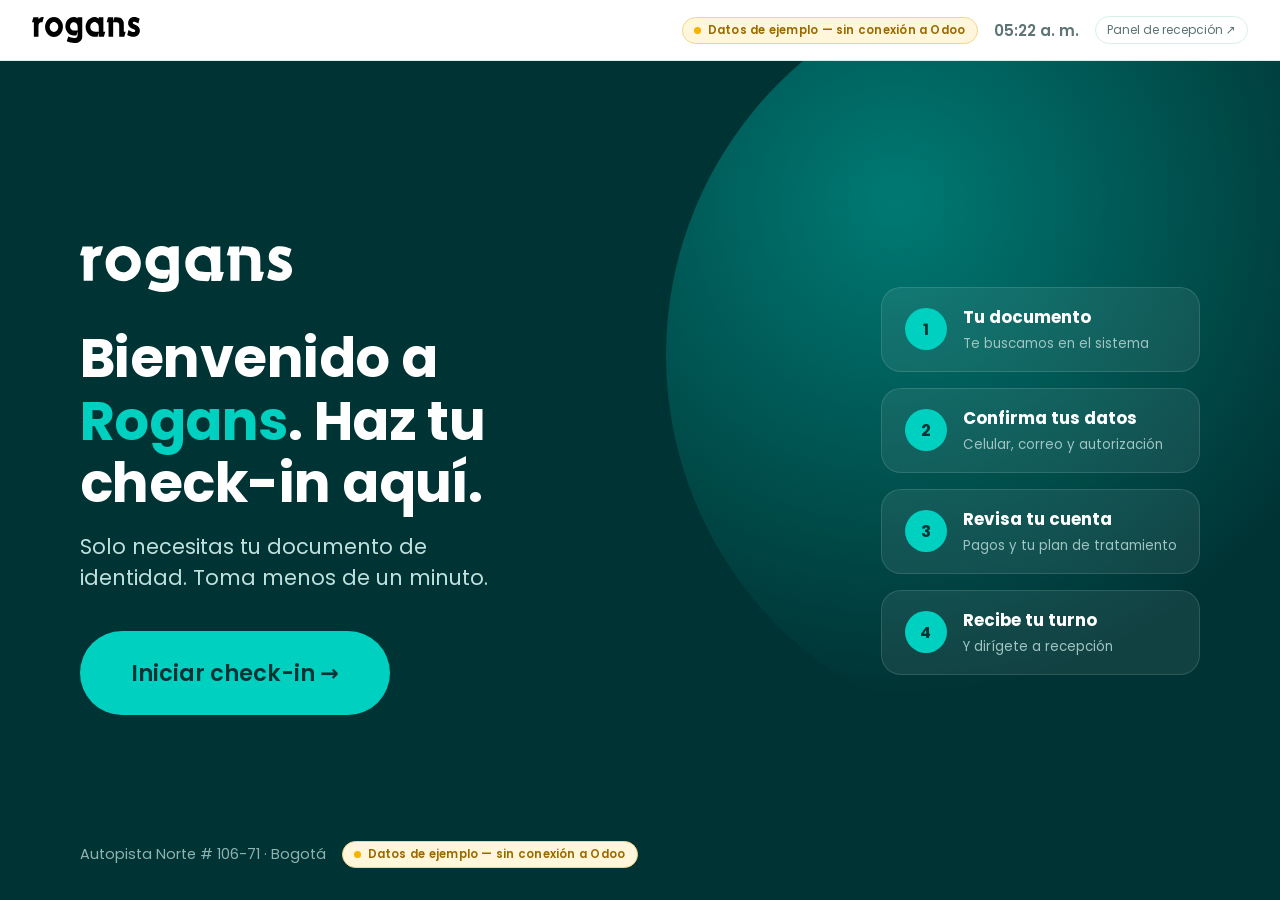
==== index.html @ 2d528770 "Prototipo check-in Rogans (datos de ejemplo)" ====
<!doctype html>
<html lang="es-CO">
<head>
<meta charset="utf-8">
<meta name="viewport" content="width=device-width,initial-scale=1,viewport-fit=cover">
<meta name="robots" content="noindex,nofollow">
<meta name="apple-mobile-web-app-capable" content="yes">
<meta name="theme-color" content="#003334">
<title>Rogans · Check-in (prototipo)</title>
<link rel="icon" href="assets/img/icon-32.png">
<link rel="apple-touch-icon" href="assets/img/icon-180.png">
<link rel="stylesheet" href="css/styles.css">
</head>
<body>
<div class="kiosk">
  <header class="k-top">
    <img id="klogo" src="assets/img/logo-rogans-negro.svg" alt="Rogans">
    <div class="k-steps" id="ksteps"></div>
    <div class="sp"></div>
    <span class="demo-badge">Datos de ejemplo — sin conexión a Odoo</span>
    <span class="clock" id="kclock"></span>
    <a class="rec-link" href="recepcion.html" target="_blank" rel="noopener">Panel de recepción ↗</a>
  </header>
  <main class="k-body" id="kbody"></main>
</div>
<script src="js/data.js"></script>
<script src="js/odooService.js"></script>
<script src="js/util.js"></script>
<script src="js/kiosk.js"></script>
</body>
</html>
---- css/styles.css ----
@font-face{font-family:Poppins;src:url(../assets/fonts/Poppins-Regular.ttf) format("truetype");font-weight:400;font-display:swap}
@font-face{font-family:Poppins;src:url(../assets/fonts/Poppins-Medium.ttf) format("truetype");font-weight:500;font-display:swap}
@font-face{font-family:Poppins;src:url(../assets/fonts/Poppins-SemiBold.ttf) format("truetype");font-weight:600;font-display:swap}
@font-face{font-family:Poppins;src:url(../assets/fonts/Poppins-Bold.ttf) format("truetype");font-weight:700;font-display:swap}
:root{--teal:#00d0c0;--teal2:#00a49b;--dark:#003334;--mint:#eefffc;--ink:#2b4647;--muted:#5d7374;--line:#d9efec;
--red:#c8323a;--redbg:#fdecee;--amber:#9a6a00;--amberbg:#fff6dc;--green:#0b7a52;--greenbg:#e3f7ee;--blue:#245b9e;--bluebg:#e8f0fb;
--r:18px;--sh:0 10px 30px rgba(0,51,52,.08)}
*{box-sizing:border-box;margin:0;padding:0;-webkit-tap-highlight-color:transparent}
html,body{height:100%}
body{font-family:Poppins,system-ui,sans-serif;color:var(--dark);background:var(--mint);-webkit-text-size-adjust:100%}
button{font:inherit;color:inherit;background:none;border:0;cursor:pointer;touch-action:manipulation}
input,select,textarea{font:inherit;color:inherit}
.hidden{display:none!important}
.demo-badge{display:inline-flex;align-items:center;gap:.4rem;font-size:.72rem;font-weight:600;letter-spacing:.02em;color:var(--amber);background:var(--amberbg);border:1px solid #f1d58a;border-radius:999px;padding:.25rem .7rem;white-space:nowrap}
.demo-badge::before{content:"";width:7px;height:7px;border-radius:50%;background:#f5b301}
.tag{display:inline-block;font-size:.7rem;font-weight:600;border-radius:999px;padding:.15rem .6rem;white-space:nowrap}
.tag.ok{background:var(--greenbg);color:var(--green)} .tag.bad{background:var(--redbg);color:var(--red)}
.tag.warn{background:var(--amberbg);color:var(--amber)} .tag.info{background:var(--bluebg);color:var(--blue)} .tag.mute{background:#eef3f3;color:var(--muted)}
.tag.ex{background:#fff;border:1px dashed #e0a800;color:var(--amber)}
.btn{display:inline-flex;align-items:center;justify-content:center;gap:.5rem;border-radius:999px;font-weight:600;padding:.85rem 1.6rem;background:var(--teal);color:var(--dark);transition:transform .1s,background .2s;min-height:52px}
.btn:active{transform:scale(.97)} .btn:hover{background:#19e0d0}
.btn.dark{background:var(--dark);color:#fff} .btn.dark:hover{background:#0b4a4b}
.btn.ghost{background:transparent;border:2px solid var(--line);color:var(--dark)} .btn.ghost:hover{border-color:var(--teal)}
.btn.sm{min-height:38px;padding:.45rem 1rem;font-size:.85rem}
.btn[disabled]{opacity:.4;pointer-events:none}
.card{background:#fff;border-radius:var(--r);box-shadow:var(--sh);padding:1.4rem}

/* ================= KIOSK ================= */
.kiosk{height:100vh;height:100dvh;display:flex;flex-direction:column;overflow:hidden;user-select:none;-webkit-user-select:none}
.k-top{display:flex;align-items:center;gap:1rem;padding:1rem 2rem;background:#fff;border-bottom:1px solid var(--line);flex:0 0 auto}
.k-top img{height:26px}
.k-top .sp{flex:1}
.k-top .clock{font-weight:600;color:var(--muted);font-size:.95rem}
.k-top a.rec-link{font-size:.75rem;color:var(--muted);text-decoration:none;border:1px solid var(--line);border-radius:999px;padding:.25rem .7rem}
.k-steps{display:flex;gap:.4rem;align-items:center}
.k-steps i{width:28px;height:6px;border-radius:9px;background:var(--line);display:block;transition:background .3s}
.k-steps i.on{background:var(--teal)}
.k-body{flex:1;overflow:auto;position:relative}
.screen{min-height:100%;padding:2rem 3rem 2.5rem;display:flex;flex-direction:column;animation:fade .35s ease}
@keyframes fade{from{opacity:0;transform:translateY(8px)}to{opacity:1;transform:none}}
.screen h1{font-size:2.3rem;line-height:1.15;font-weight:700;letter-spacing:-.01em}
.screen h1 em{font-style:normal;color:var(--teal2)}
.screen .lead{font-size:1.15rem;color:var(--muted);margin-top:.4rem}
.k-actions{display:flex;gap:1rem;justify-content:flex-end;margin-top:auto;padding-top:1.2rem;position:sticky;bottom:0;background:linear-gradient(to top,var(--mint) 70%,rgba(238,255,252,0));padding-bottom:.2rem;z-index:2}
.k-actions .btn{min-height:64px;font-size:1.15rem;padding:1rem 2.4rem}
.k-actions .left{margin-right:auto}

/* welcome */
.welcome{background:var(--dark);color:#fff;justify-content:center;align-items:flex-start;position:relative;overflow:hidden;padding:3rem 5rem}
.welcome::after{content:"";position:absolute;right:-12vw;top:-10vh;width:60vw;height:60vw;border-radius:50%;background:radial-gradient(circle at 30% 30%,rgba(0,208,192,.45),rgba(0,208,192,0) 65%)}
.welcome .logo{height:46px;margin-bottom:2.2rem}
.welcome h1{font-size:3.4rem;max-width:15ch}
.welcome h1 em{color:var(--teal)}
.welcome p{font-size:1.3rem;color:#bfe0dd;margin:1rem 0 2.4rem;max-width:34ch}
.welcome .btn{font-size:1.4rem;min-height:84px;padding:1.2rem 3.2rem;position:relative;z-index:1}
.welcome .meta{position:absolute;left:5rem;bottom:2rem;display:flex;gap:1rem;align-items:center;color:#8fb3b1;font-size:.9rem;z-index:1}
.welcome .tiles{position:absolute;right:5rem;top:50%;transform:translateY(-50%);display:grid;gap:1rem;z-index:1}
.welcome .tile{background:rgba(255,255,255,.07);border:1px solid rgba(255,255,255,.12);border-radius:20px;padding:1rem 1.4rem;min-width:300px;display:flex;gap:1rem;align-items:center}
.welcome .tile b{display:block;font-size:1.05rem}.welcome .tile small{color:#9fc4c1}
.welcome .tile .n{width:42px;height:42px;border-radius:50%;background:var(--teal);color:var(--dark);font-weight:700;display:grid;place-items:center;flex:0 0 auto}

/* document */
.docgrid{display:grid;grid-template-columns:1.1fr 1fr;gap:2.5rem;margin-top:1.5rem;align-items:start}
.tipos{display:flex;flex-wrap:wrap;gap:.6rem;margin:1rem 0 1.4rem}
.tipos button{border:2px solid var(--line);background:#fff;border-radius:14px;padding:.7rem 1.1rem;font-weight:600;min-height:56px;text-align:left}
.tipos button small{display:block;font-weight:400;font-size:.72rem;color:var(--muted)}
.tipos button.on{border-color:var(--teal);background:#e6fffb;box-shadow:0 0 0 3px rgba(0,208,192,.2)}
.docdisplay{background:#fff;border:2px solid var(--line);border-radius:20px;padding:1.2rem 1.5rem;font-size:2.6rem;font-weight:600;letter-spacing:.08em;min-height:96px;display:flex;align-items:center}
.docdisplay.empty{color:#b5c9c8;font-size:1.4rem;letter-spacing:0;font-weight:500}
.docdisplay .caret{width:3px;height:2.4rem;background:var(--teal);margin-left:4px;animation:blink 1s steps(1) infinite}
@keyframes blink{50%{opacity:0}}
.keypad{display:grid;grid-template-columns:repeat(3,1fr);gap:.8rem}
.keypad button{background:#fff;border-radius:18px;box-shadow:var(--sh);font-size:2rem;font-weight:600;height:82px}
.keypad button:active{background:#e6fffb}
.keypad .fn{font-size:1rem;color:var(--muted)}
.demo-hint{margin-top:1.4rem;font-size:.85rem;color:var(--muted)}
.demo-hint .chips{display:flex;flex-wrap:wrap;gap:.5rem;margin-top:.5rem}
.demo-hint .chips button{border:1px dashed #9cc;border-radius:10px;padding:.35rem .7rem;font-size:.78rem;background:#fff}
.err{color:var(--red);font-weight:500;margin-top:.6rem;min-height:1.4rem}

/* loading */
.loading{align-items:center;justify-content:center;text-align:center}
.spinner{width:84px;height:84px;border-radius:50%;border:8px solid var(--line);border-top-color:var(--teal);animation:spin 1s linear infinite;margin-bottom:1.6rem}
@keyframes spin{to{transform:rotate(360deg)}}
.loading .steps{margin-top:1.2rem;color:var(--muted);text-align:left;display:grid;gap:.4rem}
.loading .steps div{opacity:.35;transition:opacity .3s}.loading .steps div.on{opacity:1}
.loading .steps div::before{content:"○ ";color:var(--teal2)}.loading .steps div.on::before{content:"✓ "}

/* forms */
.form{display:grid;grid-template-columns:repeat(3,1fr);gap:.8rem 1.2rem;margin-top:1.1rem}
.field{display:flex;flex-direction:column;gap:.35rem}
.field.s2{grid-column:span 2}.field.s3{grid-column:1/-1}
.field label{font-size:.8rem;font-weight:600;color:var(--muted)}
.field label .opt{font-weight:400}
.field input,.field select,.field textarea{border:2px solid var(--line);border-radius:14px;padding:.8rem 1rem;background:#fff;min-height:52px;font-size:1.05rem;width:100%}
.field input:focus,.field select:focus,.field textarea:focus{outline:none;border-color:var(--teal);box-shadow:0 0 0 3px rgba(0,208,192,.18)}
.field input[readonly]{background:#f3f8f8;color:var(--muted)}
.field.invalid input,.field.invalid select{border-color:var(--red)}
.consent{grid-column:1/-1;display:flex;gap:1rem;align-items:flex-start;background:#fff;border:2px solid var(--line);border-radius:16px;padding:1rem 1.2rem;cursor:pointer}
.consent input{width:30px;height:30px;accent-color:var(--teal2);flex:0 0 auto;margin-top:.1rem}
.consent span{font-size:.9rem;color:var(--ink);line-height:1.45}
.consent.invalid{border-color:var(--red)}
.who{display:flex;align-items:center;gap:1rem}
.avatar{width:64px;height:64px;border-radius:50%;background:var(--dark);color:var(--teal);font-weight:700;font-size:1.4rem;display:grid;place-items:center;flex:0 0 auto}
.found-banner{display:flex;align-items:center;gap:.8rem;background:#fff;border-radius:14px;padding:.6rem 1rem;font-size:.85rem;color:var(--muted);margin-top:1rem;border:1px solid var(--line);width:max-content;max-width:100%}

/* payment status */
.paygrid{display:grid;grid-template-columns:1.3fr 1fr;gap:1.5rem;margin-top:1.5rem;align-items:start}
.status-hero{border-radius:22px;padding:1.6rem 1.8rem;display:flex;gap:1.2rem;align-items:center}
.status-hero.ok{background:var(--greenbg);color:var(--green)}
.status-hero.bad{background:var(--redbg);color:var(--red)}
.status-hero .ic{width:64px;height:64px;border-radius:50%;display:grid;place-items:center;font-size:2rem;font-weight:700;background:#fff;flex:0 0 auto}
.status-hero h2{font-size:1.5rem}.status-hero p{color:var(--ink);opacity:.85}
.status-hero .amt{margin-left:auto;text-align:right}.status-hero .amt b{display:block;font-size:1.9rem;color:var(--red);white-space:nowrap}
.debts{margin-top:1rem;display:grid;gap:.7rem}
.debt{display:grid;grid-template-columns:1fr auto;gap:.2rem 1rem;background:#fff;border-radius:16px;padding:1rem 1.2rem;box-shadow:var(--sh)}
.debt b{font-size:1.05rem}.debt .m{font-weight:700;font-size:1.2rem;text-align:right}
.debt small{color:var(--muted)}
.paybox h3{font-size:1.1rem;margin-bottom:.8rem}
.payopt{display:flex;gap:1rem;align-items:center;width:100%;text-align:left;border:2px solid var(--line);background:#fff;border-radius:16px;padding:1rem 1.1rem;margin-bottom:.7rem;min-height:72px}
.payopt.on{border-color:var(--teal);background:#e6fffb}
.payopt .pi{width:44px;height:44px;border-radius:12px;background:var(--mint);display:grid;place-items:center;font-size:1.3rem;flex:0 0 auto}
.payopt b{display:block}.payopt small{color:var(--muted)}
.qrbox{display:flex;gap:1rem;align-items:center;background:#fff;border-radius:16px;padding:1rem;border:2px dashed var(--teal)}
.qrbox .qr{width:120px;height:120px;flex:0 0 auto;background:
 repeating-linear-gradient(90deg,var(--dark) 0 8px,transparent 8px 14px),repeating-linear-gradient(0deg,var(--dark) 0 6px,transparent 6px 15px);opacity:.85;border-radius:8px;position:relative}
.qrbox .qr::after{content:"DEMO";position:absolute;inset:40% 18%;background:#fff;display:grid;place-items:center;font-size:.7rem;font-weight:700;color:var(--amber)}
.pkg-active{display:flex;gap:1rem;align-items:center}
.progress{height:10px;background:var(--line);border-radius:9px;overflow:hidden;margin-top:.5rem}
.progress i{display:block;height:100%;background:var(--teal)}

/* packages */
.linetabs{display:flex;gap:.6rem;margin-top:1.2rem;flex-wrap:wrap}
.linetabs button{border-radius:999px;padding:.7rem 1.4rem;font-weight:600;border:2px solid var(--line);background:#fff;min-height:52px}
.linetabs button.on{background:var(--dark);color:#fff;border-color:var(--dark)}
.pkgs{display:grid;grid-template-columns:repeat(auto-fill,minmax(250px,1fr));gap:1rem;margin-top:1.2rem}
.pkg{position:relative;text-align:left;background:#fff;border:2px solid transparent;border-radius:20px;padding:1.2rem 1.2rem 1rem;box-shadow:var(--sh);display:flex;flex-direction:column;gap:.5rem;min-height:250px}
.pkg.on{border-color:var(--teal);box-shadow:0 0 0 4px rgba(0,208,192,.25)}
.pkg .pop{position:absolute;top:-10px;right:14px;background:var(--teal);color:var(--dark);font-size:.7rem;font-weight:700;border-radius:999px;padding:.2rem .7rem}
.pkg h3{font-size:1.2rem}
.pkg ul{list-style:none;font-size:.82rem;color:var(--ink);display:grid;gap:.2rem}
.pkg ul li::before{content:"✓ ";color:var(--teal2);font-weight:700}
.pkg .price{margin-top:auto;display:flex;align-items:baseline;gap:.5rem;flex-wrap:wrap}
.pkg .price b{font-size:1.35rem}.pkg .price s{color:var(--muted);font-size:.85rem}
.pkg .check{position:absolute;top:14px;right:14px;width:30px;height:30px;border-radius:50%;border:2px solid var(--line);display:grid;place-items:center;font-weight:700;color:#fff}
.pkg.on .check{background:var(--teal2);border-color:var(--teal2)}
.pkg-note{font-size:.78rem;color:var(--muted);margin-top:.8rem}

/* done */
.done{align-items:center;justify-content:center;text-align:center}
.done .big{width:110px;height:110px;border-radius:50%;background:var(--teal);display:grid;place-items:center;font-size:3.4rem;color:var(--dark);font-weight:700;margin-bottom:1rem;animation:pop .5s ease}
@keyframes pop{0%{transform:scale(.4)}70%{transform:scale(1.1)}100%{transform:scale(1)}}
.turno{background:var(--dark);color:#fff;border-radius:24px;padding:1.2rem 2.4rem;margin:1.4rem 0}
.turno small{color:#9fc4c1;display:block;font-size:.9rem}.turno b{font-size:3.4rem;letter-spacing:.06em;color:var(--teal)}
.summary{display:grid;grid-template-columns:repeat(3,minmax(0,1fr));gap:.8rem;max-width:900px;width:100%;text-align:left}
.summary div{background:#fff;border-radius:16px;padding:.9rem 1.1rem;box-shadow:var(--sh)}
.summary small{color:var(--muted);font-size:.75rem;display:block}.summary b{font-size:.98rem}
.countdown{margin-top:1.2rem;color:var(--muted);font-size:.9rem}

/* ================= RECEPCION ================= */
.rec{min-height:100vh;display:flex;flex-direction:column}
.r-top{display:flex;align-items:center;gap:1.2rem;padding:.8rem 1.6rem;background:var(--dark);color:#fff;position:sticky;top:0;z-index:5}
.r-top img{height:22px}
.r-top .title{font-weight:600;font-size:1rem;opacity:.9;border-left:1px solid rgba(255,255,255,.2);padding-left:1rem}
.r-top .sp{flex:1}
.r-top a{color:#bfe0dd;font-size:.82rem;text-decoration:none}
.r-top .demo-badge{background:rgba(255,246,220,.95)}
.r-main{padding:1.2rem 1.6rem 2rem;display:flex;flex-direction:column;gap:1rem;flex:1}
.kpis{display:grid;grid-template-columns:repeat(5,1fr);gap:.8rem}
.kpi{background:#fff;border-radius:16px;padding:.9rem 1.1rem;box-shadow:var(--sh)}
.kpi small{color:var(--muted);font-size:.75rem;display:block}.kpi b{font-size:1.5rem}
.kpi.red b{color:var(--red)}
.toolbar{display:flex;gap:.8rem;align-items:center;flex-wrap:wrap}
.search{flex:1;min-width:260px;position:relative}
.search input{width:100%;border:2px solid var(--line);border-radius:999px;padding:.7rem 1rem .7rem 2.6rem;background:#fff}
.search input:focus{outline:none;border-color:var(--teal)}
.search::before{content:"⌕";position:absolute;left:1rem;top:50%;transform:translateY(-50%);font-size:1.2rem;color:var(--muted)}
.filters{display:flex;gap:.4rem}
.filters button{border:1.5px solid var(--line);background:#fff;border-radius:999px;padding:.45rem .9rem;font-size:.82rem;font-weight:500}
.filters button.on{background:var(--dark);color:#fff;border-color:var(--dark)}
table.list{width:100%;border-collapse:separate;border-spacing:0;background:#fff;border-radius:16px;box-shadow:var(--sh);overflow:hidden;font-size:.88rem}
.list th{text-align:left;font-size:.72rem;text-transform:uppercase;letter-spacing:.04em;color:var(--muted);padding:.7rem .9rem;background:#f6fbfa;border-bottom:1px solid var(--line)}
.list td:first-child,.list th:first-child{white-space:nowrap}
.list td{padding:.75rem .9rem;border-bottom:1px solid #eef5f4;vertical-align:middle}
.list tr:last-child td{border-bottom:0}
.list tbody tr{cursor:pointer}.list tbody tr:hover td{background:#f8fdfc}
.list .turn{font-weight:700;color:var(--teal2)}
.list .pname b{display:block}.list .pname small{color:var(--muted)}
.list select{border:1.5px solid var(--line);border-radius:10px;padding:.35rem .5rem;background:#fff;font-size:.82rem}
.empty-row td{text-align:center;color:var(--muted);padding:2rem}
.lookup-result{background:#fff;border-radius:14px;border:1px dashed var(--teal);padding:.8rem 1rem;display:flex;gap:1rem;align-items:center;font-size:.9rem}
.lookup-result .sp{flex:1}

/* drawer */
.scrim{position:fixed;inset:0;background:rgba(0,30,31,.35);z-index:20;animation:fadein .2s}
@keyframes fadein{from{opacity:0}}
.drawer{position:fixed;top:0;right:0;bottom:0;width:min(640px,96vw);background:#fbfefe;z-index:21;box-shadow:-10px 0 40px rgba(0,0,0,.15);display:flex;flex-direction:column;animation:slide .25s ease}
@keyframes slide{from{transform:translateX(40px);opacity:0}}
.d-head{padding:1.1rem 1.4rem;border-bottom:1px solid var(--line);display:flex;gap:1rem;align-items:center;background:#fff}
.d-head .avatar{width:52px;height:52px;font-size:1.1rem}
.d-head h2{font-size:1.15rem}.d-head small{color:var(--muted)}
.d-head .x{margin-left:auto;width:40px;height:40px;border-radius:50%;background:var(--mint);font-size:1.2rem}
.d-tabs{display:flex;gap:.2rem;padding:0 1.2rem;background:#fff;border-bottom:1px solid var(--line)}
.d-tabs button{padding:.8rem .9rem;font-weight:600;font-size:.88rem;color:var(--muted);border-bottom:3px solid transparent}
.d-tabs button.on{color:var(--dark);border-color:var(--teal)}
.d-body{flex:1;overflow:auto;padding:1.2rem 1.4rem;display:flex;flex-direction:column;gap:1rem}
.d-body .form{grid-template-columns:1fr 1fr;margin-top:0}
.d-body .field input,.d-body .field select{min-height:44px;font-size:.92rem;padding:.55rem .8rem;border-radius:10px}
.d-body .consent{padding:.7rem .9rem}.d-body .consent input{width:22px;height:22px}
.d-quick{display:flex;gap:.5rem;flex-wrap:wrap;align-items:center;padding:.8rem 1.4rem;background:#fff;border-bottom:1px solid var(--line)}
.d-quick .lbl{font-size:.78rem;color:var(--muted);margin-right:.2rem}
.seg{display:inline-flex;border:1.5px solid var(--line);border-radius:999px;overflow:hidden}
.seg button{padding:.4rem .8rem;font-size:.8rem;font-weight:600}
.seg button.on{background:var(--dark);color:#fff}
.box{background:#fff;border-radius:14px;border:1px solid var(--line);padding:1rem}
.box h4{font-size:.85rem;text-transform:uppercase;letter-spacing:.04em;color:var(--muted);margin-bottom:.6rem;display:flex;align-items:center;gap:.5rem}
.box h4 .sp{flex:1}
.row{display:flex;gap:.8rem;align-items:center;padding:.55rem 0;border-bottom:1px solid #eef5f4;font-size:.88rem}
.row:last-child{border-bottom:0}
.row .grow{flex:1}.row small{color:var(--muted);display:block}
.row .amt{font-weight:700}
.timeline{display:grid;gap:.1rem}
.saldo{display:flex;align-items:center;gap:1rem;border-radius:14px;padding:.9rem 1rem}
.saldo.bad{background:var(--redbg)}.saldo.ok{background:var(--greenbg)}
.saldo b{font-size:1.3rem}.saldo.bad b{color:var(--red)}.saldo.ok b{color:var(--green)}
.saldo .grow{flex:1}

/* modal */
.modal{position:fixed;inset:0;z-index:30;display:grid;place-items:center;background:rgba(0,30,31,.45);animation:fadein .2s}
.modal .m{background:#fff;border-radius:22px;width:min(620px,94vw);max-height:92vh;overflow:auto;padding:1.4rem 1.6rem;box-shadow:0 30px 80px rgba(0,0,0,.3)}
.modal h3{font-size:1.25rem;margin-bottom:.2rem}.modal .sub{color:var(--muted);font-size:.85rem;margin-bottom:1rem}
.methods{display:grid;grid-template-columns:repeat(4,1fr);gap:.5rem;margin:.4rem 0 1rem}
.methods button{border:2px solid var(--line);border-radius:14px;padding:.6rem .4rem;font-size:.78rem;font-weight:600;display:flex;flex-direction:column;align-items:center;gap:.25rem;min-height:72px;justify-content:center;text-align:center}
.methods button span{font-size:1.3rem}
.methods button.on{border-color:var(--teal);background:#e6fffb}
.m .form{grid-template-columns:1fr 1fr;margin-top:0}
.m .field input,.m .field select{min-height:46px;font-size:.95rem;padding:.55rem .8rem;border-radius:12px}
.m-actions{display:flex;justify-content:flex-end;gap:.6rem;margin-top:1.2rem}
.method-note{font-size:.8rem;background:var(--mint);border-radius:12px;padding:.6rem .8rem;color:var(--ink);margin-top:.6rem}
.pkpick{display:grid;gap:.5rem;max-height:46vh;overflow:auto;margin:.6rem 0}
.pkpick button{display:flex;gap:.8rem;align-items:center;border:2px solid var(--line);border-radius:14px;padding:.7rem .9rem;text-align:left}
.pkpick button.on{border-color:var(--teal);background:#e6fffb}
.pkpick .grow{flex:1}.pkpick small{color:var(--muted)}
.toast{position:fixed;bottom:24px;left:50%;transform:translateX(-50%);background:var(--dark);color:#fff;padding:.8rem 1.3rem;border-radius:999px;z-index:40;font-size:.9rem;box-shadow:0 10px 30px rgba(0,0,0,.25);animation:fadein .2s}

@media (max-width:1000px){
 .screen{padding:1.5rem}
 .docgrid,.paygrid{grid-template-columns:1fr}
 .form{grid-template-columns:1fr 1fr}
 .welcome{padding:2rem}.welcome .tiles{display:none}.welcome h1{font-size:2.4rem}
 .kpis{grid-template-columns:repeat(2,1fr)}
 .summary{grid-template-columns:1fr 1fr}
 .methods{grid-template-columns:repeat(2,1fr)}
}
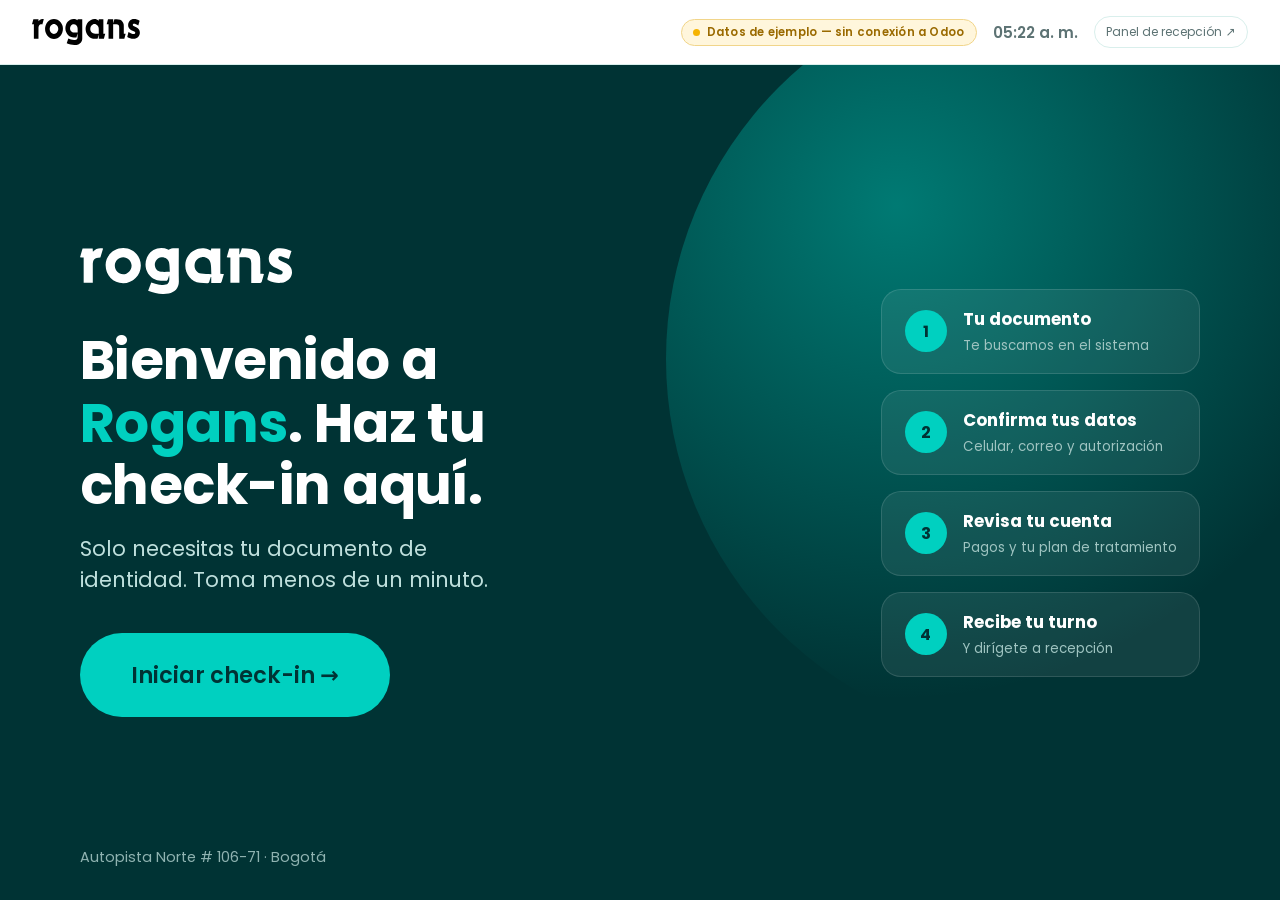
==== commit 1c29351d: "Kiosko responsive para iPad (vertical/horizontal), safe-area, dvh, cache-busting ?v=3" ====
--- a/index.html
+++ b/index.html
@@ -9,7 +9,7 @@
 <title>Rogans · Check-in (prototipo)</title>
 <link rel="icon" href="assets/img/icon-32.png">
 <link rel="apple-touch-icon" href="assets/img/icon-180.png">
-<link rel="stylesheet" href="css/styles.css">
+<link rel="stylesheet" href="css/styles.css?v=3">
 </head>
 <body>
 <div class="kiosk">
@@ -17,15 +17,15 @@
     <img id="klogo" src="assets/img/logo-rogans-negro.svg" alt="Rogans">
     <div class="k-steps" id="ksteps"></div>
     <div class="sp"></div>
-    <span class="demo-badge">Datos de ejemplo — sin conexión a Odoo</span>
+    <span class="demo-badge" title="Datos de ejemplo — sin conexión a Odoo"><span class="l">Datos de ejemplo — sin conexión a Odoo</span><span class="s">Demo · sin Odoo</span></span>
     <span class="clock" id="kclock"></span>
-    <a class="rec-link" href="recepcion.html" target="_blank" rel="noopener">Panel de recepción ↗</a>
+    <a class="rec-link" href="recepcion.html" target="_blank" rel="noopener"><span class="l">Panel de recepción</span><span class="s">Recepción</span> ↗</a>
   </header>
   <main class="k-body" id="kbody"></main>
 </div>
-<script src="js/data.js"></script>
-<script src="js/odooService.js"></script>
-<script src="js/util.js"></script>
-<script src="js/kiosk.js"></script>
+<script src="js/data.js?v=3"></script>
+<script src="js/odooService.js?v=3"></script>
+<script src="js/util.js?v=3"></script>
+<script src="js/kiosk.js?v=3"></script>
 </body>
 </html>
--- a/css/styles.css
+++ b/css/styles.css
@@ -7,13 +7,14 @@
 --r:18px;--sh:0 10px 30px rgba(0,51,52,.08)}
 *{box-sizing:border-box;margin:0;padding:0;-webkit-tap-highlight-color:transparent}
 html,body{height:100%}
-body{font-family:Poppins,system-ui,sans-serif;color:var(--dark);background:var(--mint);-webkit-text-size-adjust:100%}
+html{height:-webkit-fill-available}
+body{overscroll-behavior:none;font-family:Poppins,system-ui,sans-serif;color:var(--dark);background:var(--mint);-webkit-text-size-adjust:100%}
 button{font:inherit;color:inherit;background:none;border:0;cursor:pointer;touch-action:manipulation}
 input,select,textarea{font:inherit;color:inherit}
 .hidden{display:none!important}
 .demo-badge{display:inline-flex;align-items:center;gap:.4rem;font-size:.72rem;font-weight:600;letter-spacing:.02em;color:var(--amber);background:var(--amberbg);border:1px solid #f1d58a;border-radius:999px;padding:.25rem .7rem;white-space:nowrap}
 .demo-badge::before{content:"";width:7px;height:7px;border-radius:50%;background:#f5b301}
-.tag{display:inline-block;font-size:.7rem;font-weight:600;border-radius:999px;padding:.15rem .6rem;white-space:nowrap}
+.tag{display:inline-block;font-size:.75rem;font-weight:600;border-radius:999px;padding:.15rem .6rem;white-space:nowrap}
 .tag.ok{background:var(--greenbg);color:var(--green)} .tag.bad{background:var(--redbg);color:var(--red)}
 .tag.warn{background:var(--amberbg);color:var(--amber)} .tag.info{background:var(--bluebg);color:var(--blue)} .tag.mute{background:#eef3f3;color:var(--muted)}
 .tag.ex{background:#fff;border:1px dashed #e0a800;color:var(--amber)}
@@ -26,7 +27,7 @@
 .card{background:#fff;border-radius:var(--r);box-shadow:var(--sh);padding:1.4rem}
 
 /* ================= KIOSK ================= */
-.kiosk{height:100vh;height:100dvh;display:flex;flex-direction:column;overflow:hidden;user-select:none;-webkit-user-select:none}
+.kiosk{height:100vh;height:-webkit-fill-available;height:100dvh;touch-action:manipulation;display:flex;flex-direction:column;overflow:hidden;user-select:none;-webkit-user-select:none}
 .k-top{display:flex;align-items:center;gap:1rem;padding:1rem 2rem;background:#fff;border-bottom:1px solid var(--line);flex:0 0 auto}
 .k-top img{height:26px}
 .k-top .sp{flex:1}
@@ -124,7 +125,7 @@
 .qrbox{display:flex;gap:1rem;align-items:center;background:#fff;border-radius:16px;padding:1rem;border:2px dashed var(--teal)}
 .qrbox .qr{width:120px;height:120px;flex:0 0 auto;background:
  repeating-linear-gradient(90deg,var(--dark) 0 8px,transparent 8px 14px),repeating-linear-gradient(0deg,var(--dark) 0 6px,transparent 6px 15px);opacity:.85;border-radius:8px;position:relative}
-.qrbox .qr::after{content:"DEMO";position:absolute;inset:40% 18%;background:#fff;display:grid;place-items:center;font-size:.7rem;font-weight:700;color:var(--amber)}
+.qrbox .qr::after{content:"DEMO";position:absolute;top:40%;right:18%;bottom:40%;left:18%;background:#fff;display:grid;place-items:center;font-size:.7rem;font-weight:700;color:var(--amber)}
 .pkg-active{display:flex;gap:1rem;align-items:center}
 .progress{height:10px;background:var(--line);border-radius:9px;overflow:hidden;margin-top:.5rem}
 .progress i{display:block;height:100%;background:var(--teal)}
@@ -136,7 +137,7 @@
 .pkgs{display:grid;grid-template-columns:repeat(auto-fill,minmax(250px,1fr));gap:1rem;margin-top:1.2rem}
 .pkg{position:relative;text-align:left;background:#fff;border:2px solid transparent;border-radius:20px;padding:1.2rem 1.2rem 1rem;box-shadow:var(--sh);display:flex;flex-direction:column;gap:.5rem;min-height:250px}
 .pkg.on{border-color:var(--teal);box-shadow:0 0 0 4px rgba(0,208,192,.25)}
-.pkg .pop{position:absolute;top:-10px;right:14px;background:var(--teal);color:var(--dark);font-size:.7rem;font-weight:700;border-radius:999px;padding:.2rem .7rem}
+.pkg .pop{position:absolute;top:-10px;right:14px;background:var(--teal);color:var(--dark);font-size:.75rem;font-weight:700;border-radius:999px;padding:.2rem .7rem}
 .pkg h3{font-size:1.2rem}
 .pkg ul{list-style:none;font-size:.82rem;color:var(--ink);display:grid;gap:.2rem}
 .pkg ul li::before{content:"✓ ";color:var(--teal2);font-weight:700}
@@ -192,7 +193,7 @@
 .lookup-result .sp{flex:1}
 
 /* drawer */
-.scrim{position:fixed;inset:0;background:rgba(0,30,31,.35);z-index:20;animation:fadein .2s}
+.scrim{position:fixed;top:0;right:0;bottom:0;left:0;background:rgba(0,30,31,.35);z-index:20;animation:fadein .2s}
 @keyframes fadein{from{opacity:0}}
 .drawer{position:fixed;top:0;right:0;bottom:0;width:min(640px,96vw);background:#fbfefe;z-index:21;box-shadow:-10px 0 40px rgba(0,0,0,.15);display:flex;flex-direction:column;animation:slide .25s ease}
 @keyframes slide{from{transform:translateX(40px);opacity:0}}
@@ -226,7 +227,7 @@
 .saldo .grow{flex:1}
 
 /* modal */
-.modal{position:fixed;inset:0;z-index:30;display:grid;place-items:center;background:rgba(0,30,31,.45);animation:fadein .2s}
+.modal{position:fixed;top:0;right:0;bottom:0;left:0;z-index:30;display:grid;place-items:center;background:rgba(0,30,31,.45);animation:fadein .2s}
 .modal .m{background:#fff;border-radius:22px;width:min(620px,94vw);max-height:92vh;overflow:auto;padding:1.4rem 1.6rem;box-shadow:0 30px 80px rgba(0,0,0,.3)}
 .modal h3{font-size:1.25rem;margin-bottom:.2rem}.modal .sub{color:var(--muted);font-size:.85rem;margin-bottom:1rem}
 .methods{display:grid;grid-template-columns:repeat(4,1fr);gap:.5rem;margin:.4rem 0 1rem}
@@ -252,3 +253,145 @@
  .summary{grid-template-columns:1fr 1fr}
  .methods{grid-template-columns:repeat(2,1fr)}
 }
+
+.precio-nota{display:block;font-size:.8em;opacity:.75;font-weight:400;margin-top:2px}
+
+/* ---- Motivo de la visita (kiosco) ---- */
+.motivos{display:grid;grid-template-columns:repeat(3,1fr);gap:.9rem;margin-top:1.3rem}
+.motivo{display:flex;gap:.9rem;align-items:center;text-align:left;background:#fff;border:2px solid transparent;border-radius:18px;padding:1rem 1.1rem;box-shadow:var(--sh);min-height:96px;position:relative;flex-wrap:wrap}
+.motivo .mi{width:48px;height:48px;border-radius:14px;background:var(--mint);display:grid;place-items:center;font-size:1.5rem;flex:0 0 auto}
+.motivo b{display:block;font-size:1.05rem}.motivo small{color:var(--muted);font-size:.82rem}
+.motivo>span:nth-child(2){flex:1;min-width:0}
+.motivo .tag{position:absolute;top:-9px;right:12px}
+.motivo.on{border-color:var(--teal);box-shadow:0 0 0 4px rgba(0,208,192,.22)}
+.motivo.otro{background:#fffaf0;border:2px dashed #f0c96a}
+.motivo.otro.on{border-style:solid;border-color:var(--amber)}
+.otro-link{align-self:flex-start;margin-top:.9rem;background:#fffaf0;border:2px dashed #f0c96a;color:var(--dark);border-radius:999px;padding:.6rem 1.1rem;font-weight:600;font-size:.92rem}
+.done .big.warn{background:#ffcf5c}
+.card.buy h2{font-size:1.6rem;margin:.1rem 0 .6rem}
+.buy-list{list-style:none;display:grid;gap:.3rem;font-size:.92rem}
+.buy-list li::before{content:"✓ ";color:var(--teal2);font-weight:700}
+.buy-total{display:flex;justify-content:space-between;align-items:baseline;border-top:1px solid var(--line);margin-top:1rem;padding-top:.9rem}
+.buy-total .price{display:flex;gap:.5rem;align-items:baseline;flex-wrap:wrap;justify-content:flex-end}.buy-total .price b{font-size:1.6rem}
+/* ---- Recepción: alertas ---- */
+.flag{margin-top:.25rem}
+.alert-nl{background:var(--amberbg);border:1px solid #f0c96a;border-radius:14px;padding:.9rem 1rem;display:grid;grid-template-columns:1fr auto;gap:.2rem 1rem;align-items:center}
+.alert-nl b{color:var(--dark)}.alert-nl small{color:var(--ink);grid-column:1}.alert-nl button{grid-column:2;grid-row:1/3}
+@media (max-width:1000px){.motivos{grid-template-columns:1fr 1fr}}
+
+/* ================= RESPONSIVE iPad (v3) ================= */
+.demo-badge .s,.rec-link .s{display:none}
+.k-top .clock{white-space:nowrap}
+.k-top a.rec-link{white-space:nowrap;display:inline-flex;align-items:center;gap:.25rem;min-height:32px}
+/* safe areas (iPad sin botón de inicio, modo app a pantalla completa) */
+.k-top{padding-top:max(1rem,env(safe-area-inset-top));padding-left:max(2rem,env(safe-area-inset-left));padding-right:max(2rem,env(safe-area-inset-right))}
+.screen:not(.welcome){padding-left:max(3rem,env(safe-area-inset-left));padding-right:max(3rem,env(safe-area-inset-right))}
+/* barra de acciones fija: fondo sólido para que nada quede "medio tapado" */
+.k-actions{background:var(--mint);box-shadow:0 -14px 18px -14px rgba(0,51,52,.28);margin-left:-.5rem;margin-right:-.5rem;padding-left:.5rem;padding-right:.5rem;padding-bottom:max(.4rem,env(safe-area-inset-bottom))}
+.welcome .k-actions,.done .k-actions{box-shadow:none}
+
+/* ---- iPad horizontal con barra de Safari (≈1180×740, 1024×768, 1080×810) ---- */
+@media (min-width:1001px) and (max-height:860px){
+ .screen{padding-top:1.3rem;padding-bottom:1rem}
+ .screen h1{font-size:2rem}
+ .screen .lead{font-size:1.05rem}
+ .welcome h1{font-size:3rem}.welcome .logo{margin-bottom:1.4rem}.welcome p{margin-bottom:1.8rem}
+ .k-actions{padding-top:.8rem}
+ .k-actions .btn{min-height:58px;padding:.8rem 1.6rem;white-space:nowrap;font-size:1.05rem}
+ .linetabs{margin-top:.7rem}
+ .pkg ul{margin:.5rem 0}
+ .docgrid{margin-top:1rem;gap:2rem}
+ .tipos{margin:.6rem 0 1rem}
+ .docdisplay{min-height:80px;font-size:2.3rem;padding:.9rem 1.3rem}
+ .keypad{gap:.7rem}.keypad button{height:70px}
+ .demo-hint{margin-top:.8rem}
+ .form{gap:.55rem 1rem;margin-top:.8rem}
+ .field input,.field select,.field textarea{min-height:48px;padding:.6rem .9rem}
+ .avatar{width:54px;height:54px;font-size:1.2rem}
+ .found-banner{margin-top:.6rem}
+ .consent{padding:.75rem 1rem}
+ .paygrid{margin-top:1rem}
+ .status-hero{padding:1.2rem 1.5rem}
+ .linetabs{margin-top:.9rem}.linetabs button{min-height:48px;padding:.55rem 1.2rem}
+ .pkgs{grid-template-columns:repeat(auto-fill,minmax(205px,1fr));margin-top:1rem}
+ .pkg{min-height:0;padding:1.1rem 1.1rem .9rem}
+ .pkg h3{font-size:1.1rem;padding-right:2rem}
+ .motivos{margin-top:1rem;gap:.8rem}.motivo{min-height:88px}
+ .qrbox .qr{width:104px;height:104px}
+ .done .big{width:92px;height:92px;font-size:2.8rem}
+ .turno{margin:1rem 0;padding:1rem 2.2rem}.turno b{font-size:3rem}
+}
+
+/* ---- iPad vertical y anchos estrechos (768–1000 px) ---- */
+@media (max-width:1000px){
+ /* encabezado compacto en una sola fila */
+ .k-top{gap:.7rem;padding-top:max(.75rem,env(safe-area-inset-top));padding-bottom:.75rem;padding-left:max(1.25rem,env(safe-area-inset-left));padding-right:max(1.25rem,env(safe-area-inset-right))}
+ .k-top img{height:22px}
+ .k-steps{gap:.3rem}.k-steps i{width:16px;height:5px}
+ .demo-badge .l,.rec-link .l{display:none}
+ .demo-badge .s,.rec-link .s{display:inline}
+ .k-top .demo-badge{font-size:.72rem;padding:.25rem .6rem}
+ .k-top .clock{font-size:.85rem}
+ .k-top a.rec-link{font-size:.78rem;padding:.3rem .75rem}
+ .screen{padding:1.5rem max(1.5rem,env(safe-area-inset-right)) 1.2rem max(1.5rem,env(safe-area-inset-left))}
+ .screen h1{font-size:2.05rem}
+ .screen .lead{font-size:1.05rem}
+ .k-actions .btn{min-height:60px;padding:.9rem 1.8rem;font-size:1.1rem}
+ /* bienvenida: pasos debajo del botón en vez de ocultos */
+ .welcome{justify-content:center;padding:2.5rem max(2.5rem,env(safe-area-inset-left))}
+ .welcome h1{font-size:2.7rem;max-width:16ch}
+ .welcome p{font-size:1.2rem;margin:.8rem 0 2rem}
+ .welcome .tiles{display:grid;position:relative;right:auto;top:auto;transform:none;grid-template-columns:1fr 1fr;margin-top:2.6rem;width:100%;max-width:640px}
+ .welcome .tile{min-width:0;padding:.9rem 1.1rem}
+ .welcome .meta{position:relative;left:auto;bottom:auto;margin-top:2rem}
+ .welcome::after{width:90vw;height:90vw;right:-35vw;top:-25vw}
+ /* documento: teclado centrado, todo en una columna sin scroll */
+ .docgrid{display:flex;flex-direction:column;align-items:stretch;gap:0;margin-top:.9rem}
+ .docgrid>div:first-child{display:contents}
+ .tipos{order:1;display:grid;grid-template-columns:repeat(5,minmax(0,1fr));gap:.5rem;margin:0 0 .8rem}
+ .tipos button{padding:.55rem .6rem;min-height:60px;text-align:center}
+ .tipos button small{font-size:.72rem;line-height:1.2;margin-top:.1rem}
+ .docdisplay{order:2;min-height:76px;font-size:2.2rem;padding:.8rem 1.2rem;justify-content:center}
+ .err{order:3;text-align:center;min-height:1.2rem;margin-top:.3rem}
+ .keypad{order:4;width:100%;max-width:520px;margin:0 auto;gap:.65rem}
+ .keypad button{height:70px}
+ .demo-hint{order:5;margin-top:1rem;text-align:center}
+ .demo-hint .chips{justify-content:center}
+ .demo-hint .chips button{min-height:36px}
+ /* formulario y pagos */
+ .form{grid-template-columns:1fr 1fr;gap:.7rem 1rem}
+ .paygrid{gap:1.1rem;margin-top:1.1rem}
+ .status-hero{padding:1.2rem 1.4rem}
+ .status-hero .amt b{font-size:1.6rem}
+ /* catálogo: 2 columnas, tarjetas sin altura fija */
+ .linetabs{gap:.5rem}.linetabs button{min-height:50px;padding:.6rem 1.1rem}
+ .pkgs{grid-template-columns:repeat(2,minmax(0,1fr));gap:.9rem}
+ .pkg{min-height:0}
+ .pkg h3{padding-right:2rem}
+ .motivos{grid-template-columns:repeat(2,minmax(0,1fr))}
+ .motivo{min-height:92px}
+ .qrbox .qr{width:100px;height:100px}
+ .card.buy{padding:1.2rem 1.3rem}
+ .summary{grid-template-columns:repeat(3,minmax(0,1fr))}
+}
+/* vertical con poca altura útil (iPad mini / barra de Safari) */
+@media (max-width:1000px) and (max-height:1000px){
+ .screen h1{font-size:1.9rem}
+ .keypad button{height:64px}
+ .docdisplay{min-height:68px;font-size:2rem}
+ .tipos button{min-height:56px}
+ .card.buy .buy-list{gap:.15rem}
+ .card.buy h2{font-size:1.4rem;margin-bottom:.4rem}
+ .buy-total{margin-top:.7rem;padding-top:.7rem}
+ .payopt{min-height:64px;padding:.75rem 1rem;margin-bottom:.55rem}
+}
+@media (max-width:700px){
+ .k-steps{display:none}
+ .summary,.motivos,.pkgs{grid-template-columns:1fr}
+ .welcome .tiles{grid-template-columns:1fr}
+}
+
+/* iOS hace zoom en campos con letra < 16px: en pantallas táctiles los subimos a 16px */
+@media (pointer:coarse){
+ input:not([type=checkbox]):not([type=radio]),select,textarea{font-size:16px!important}
+}
